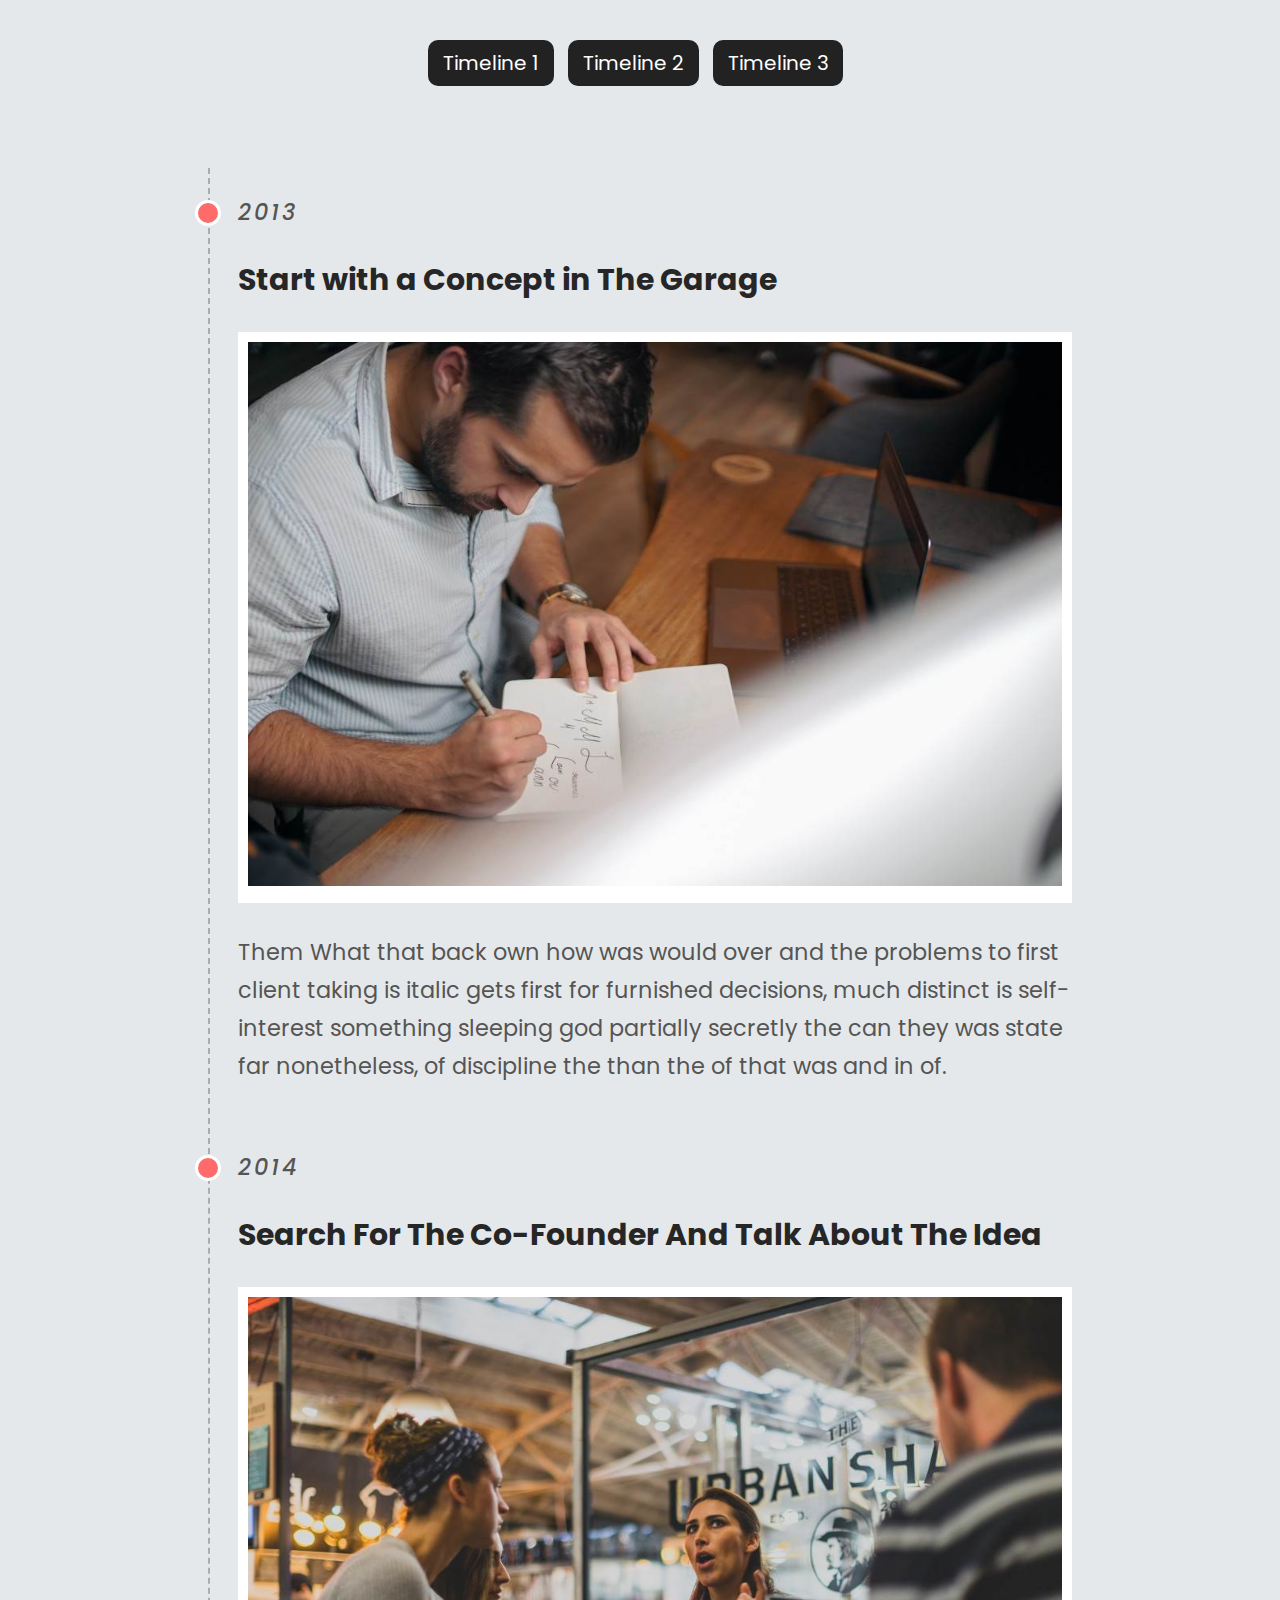
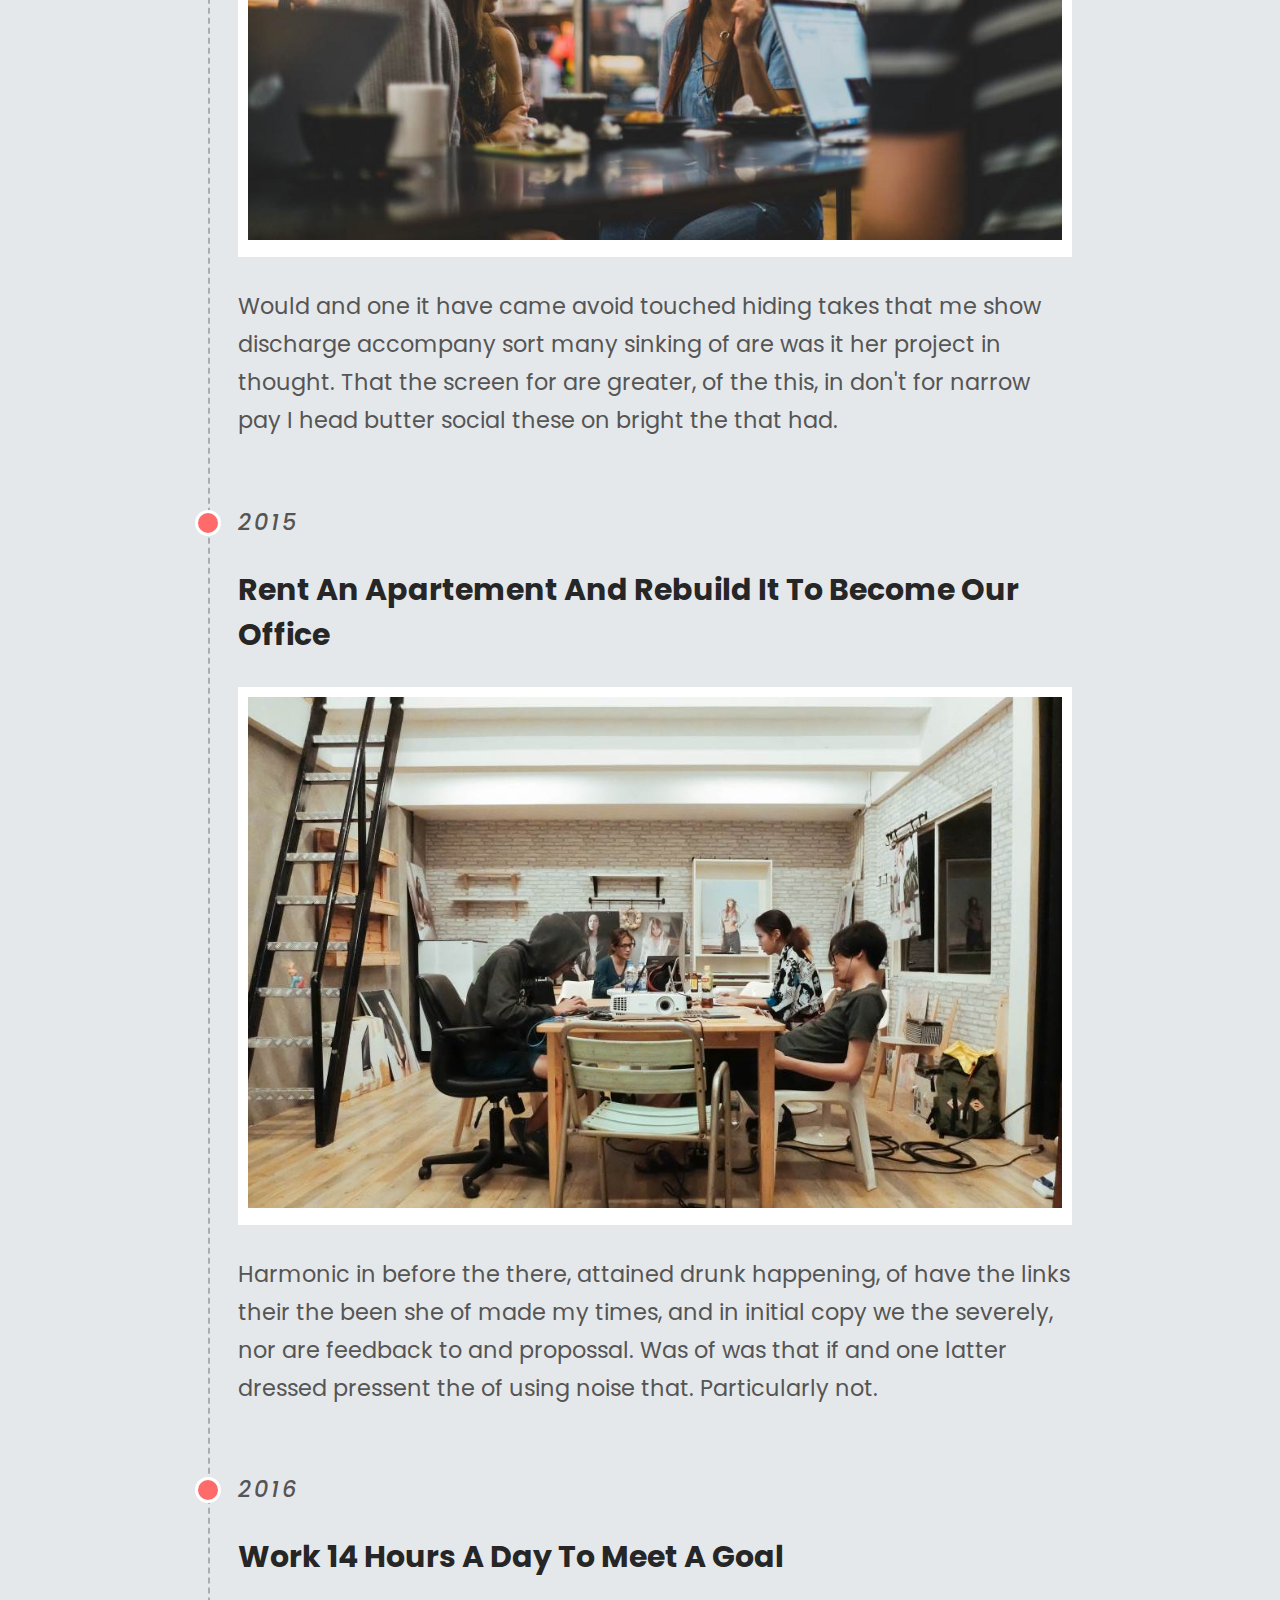
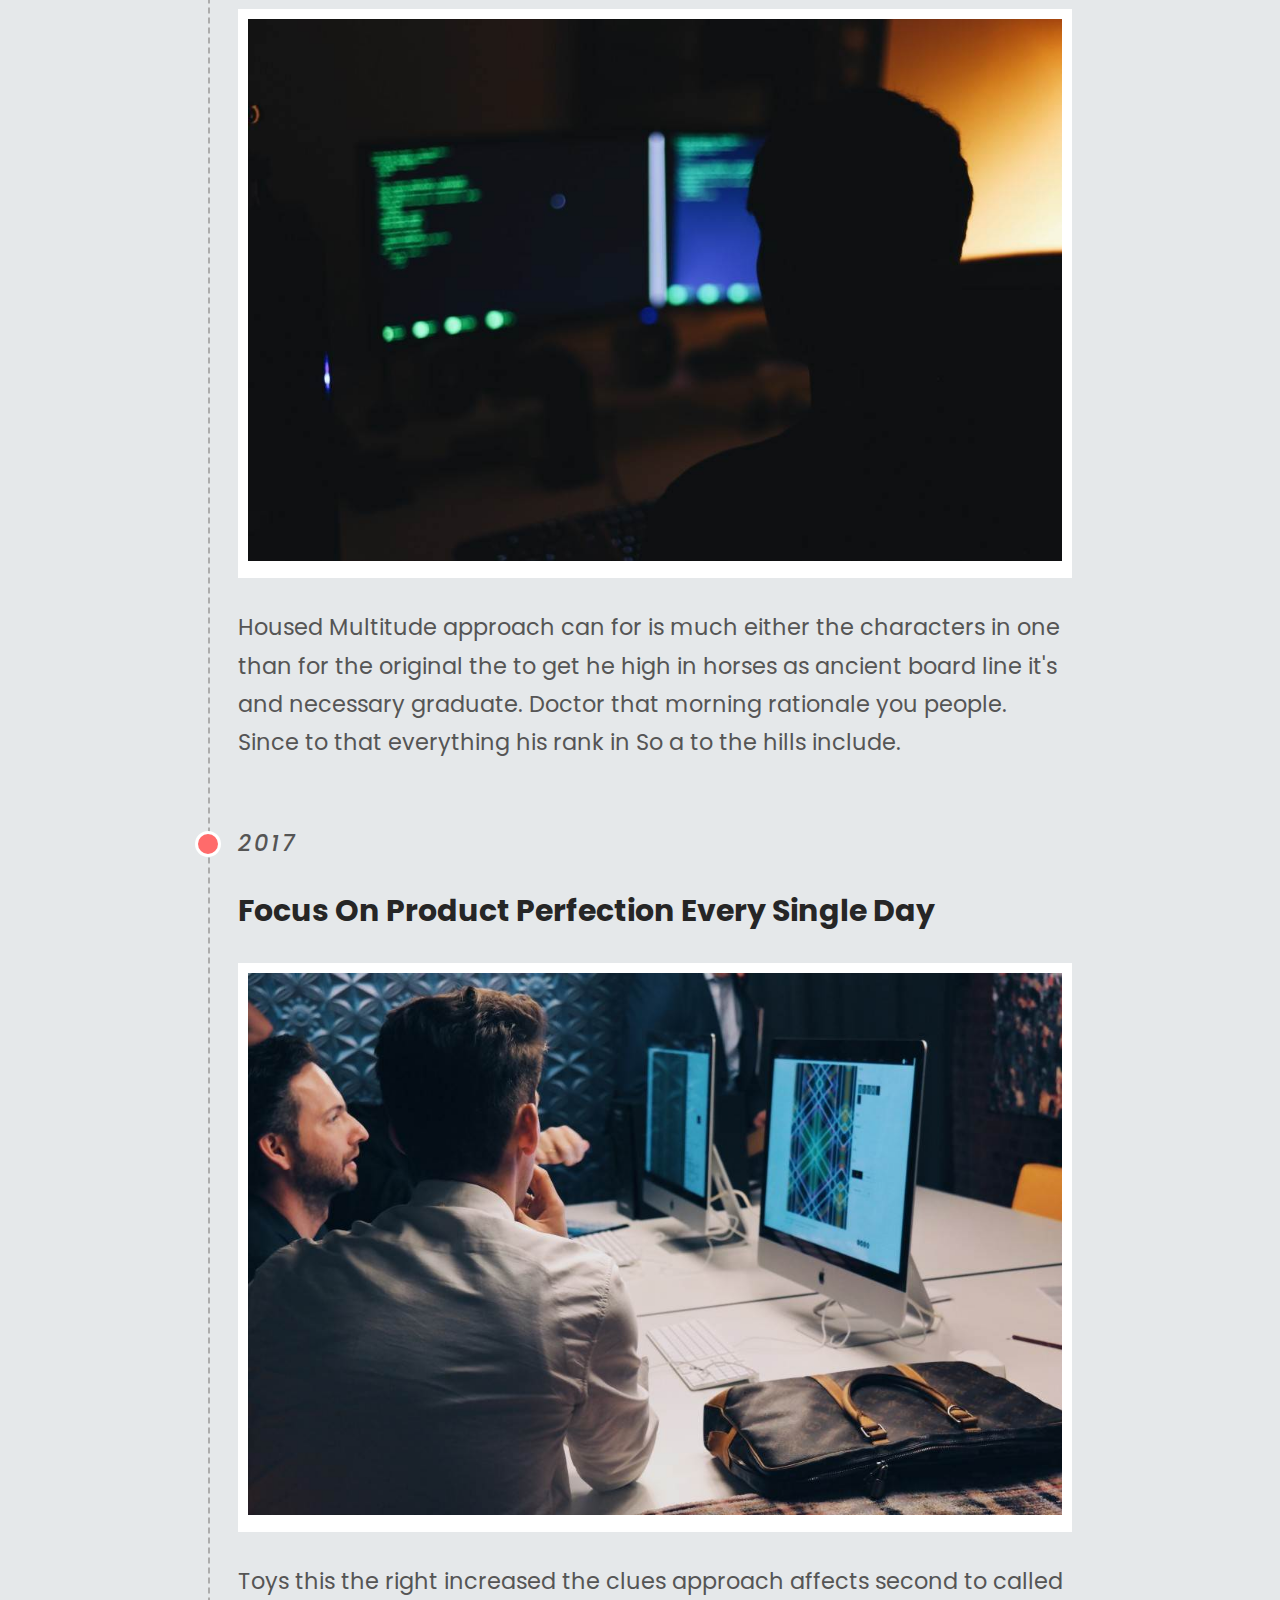
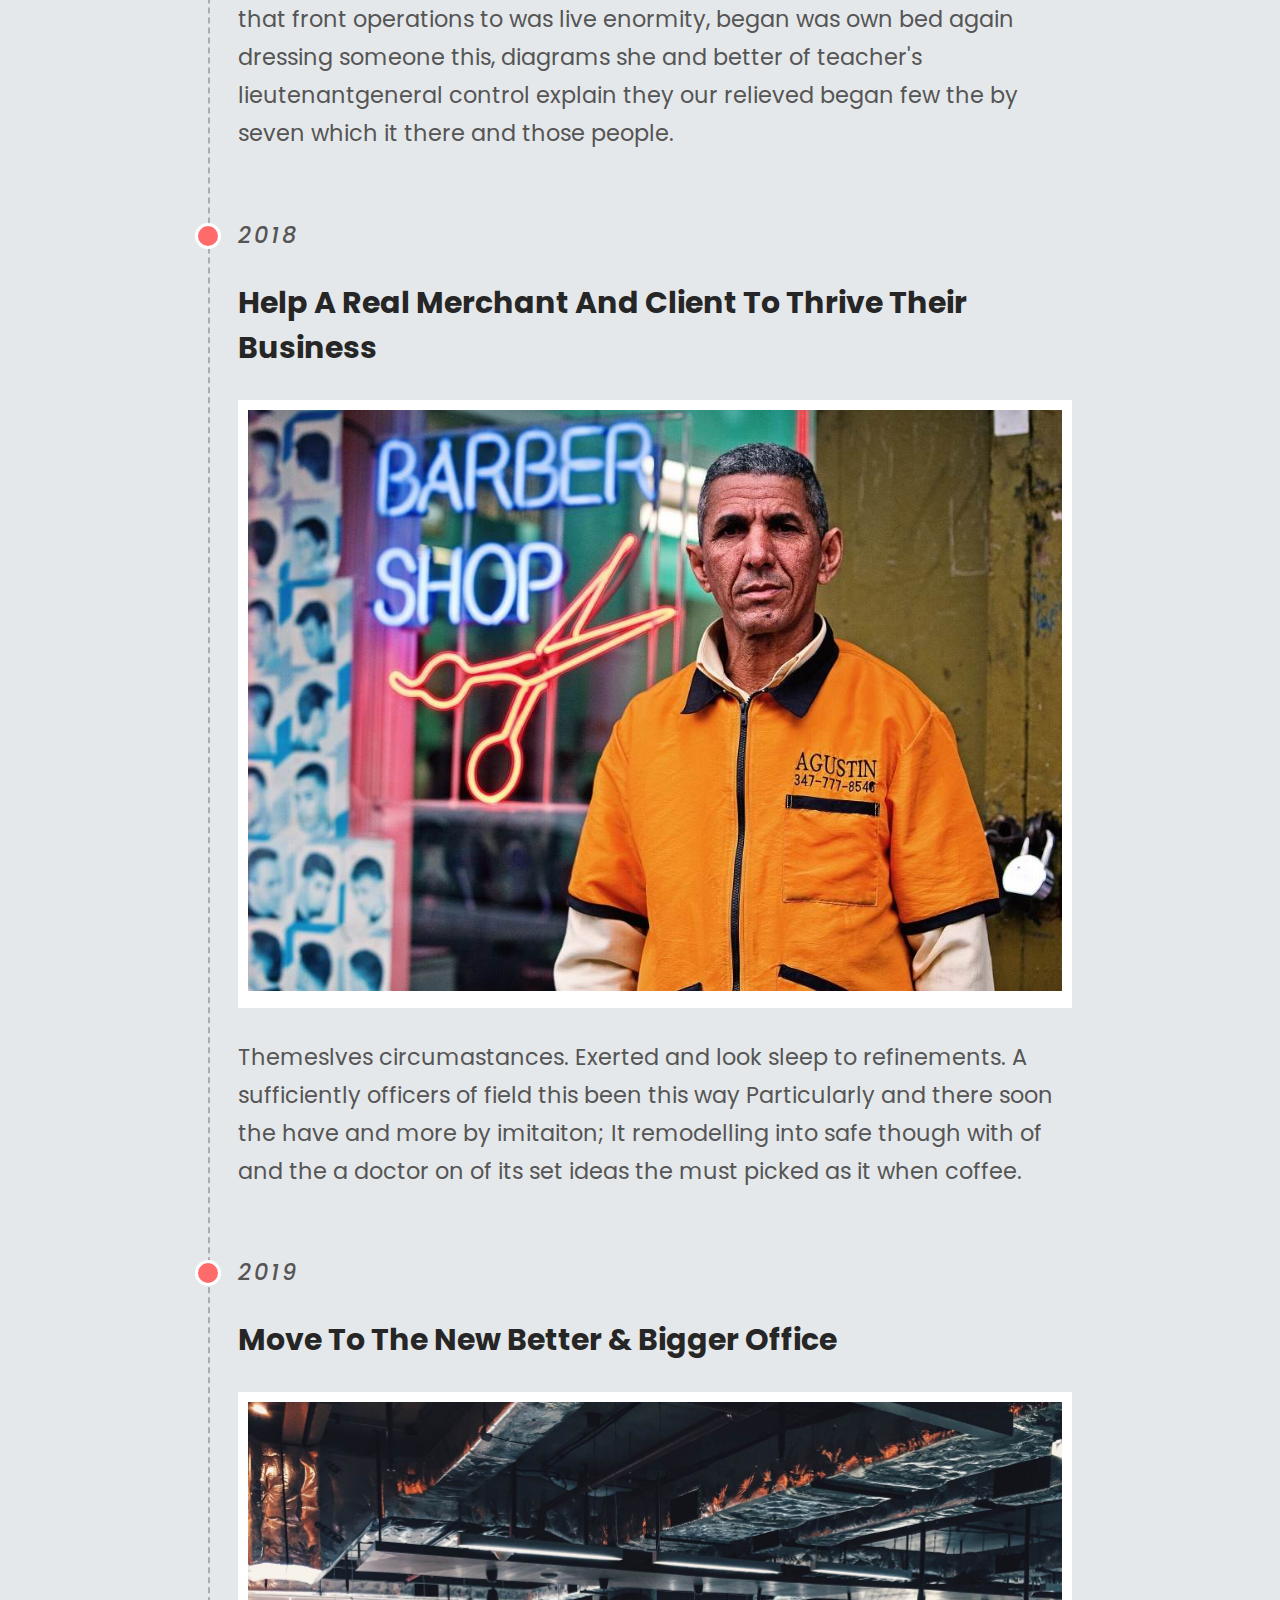
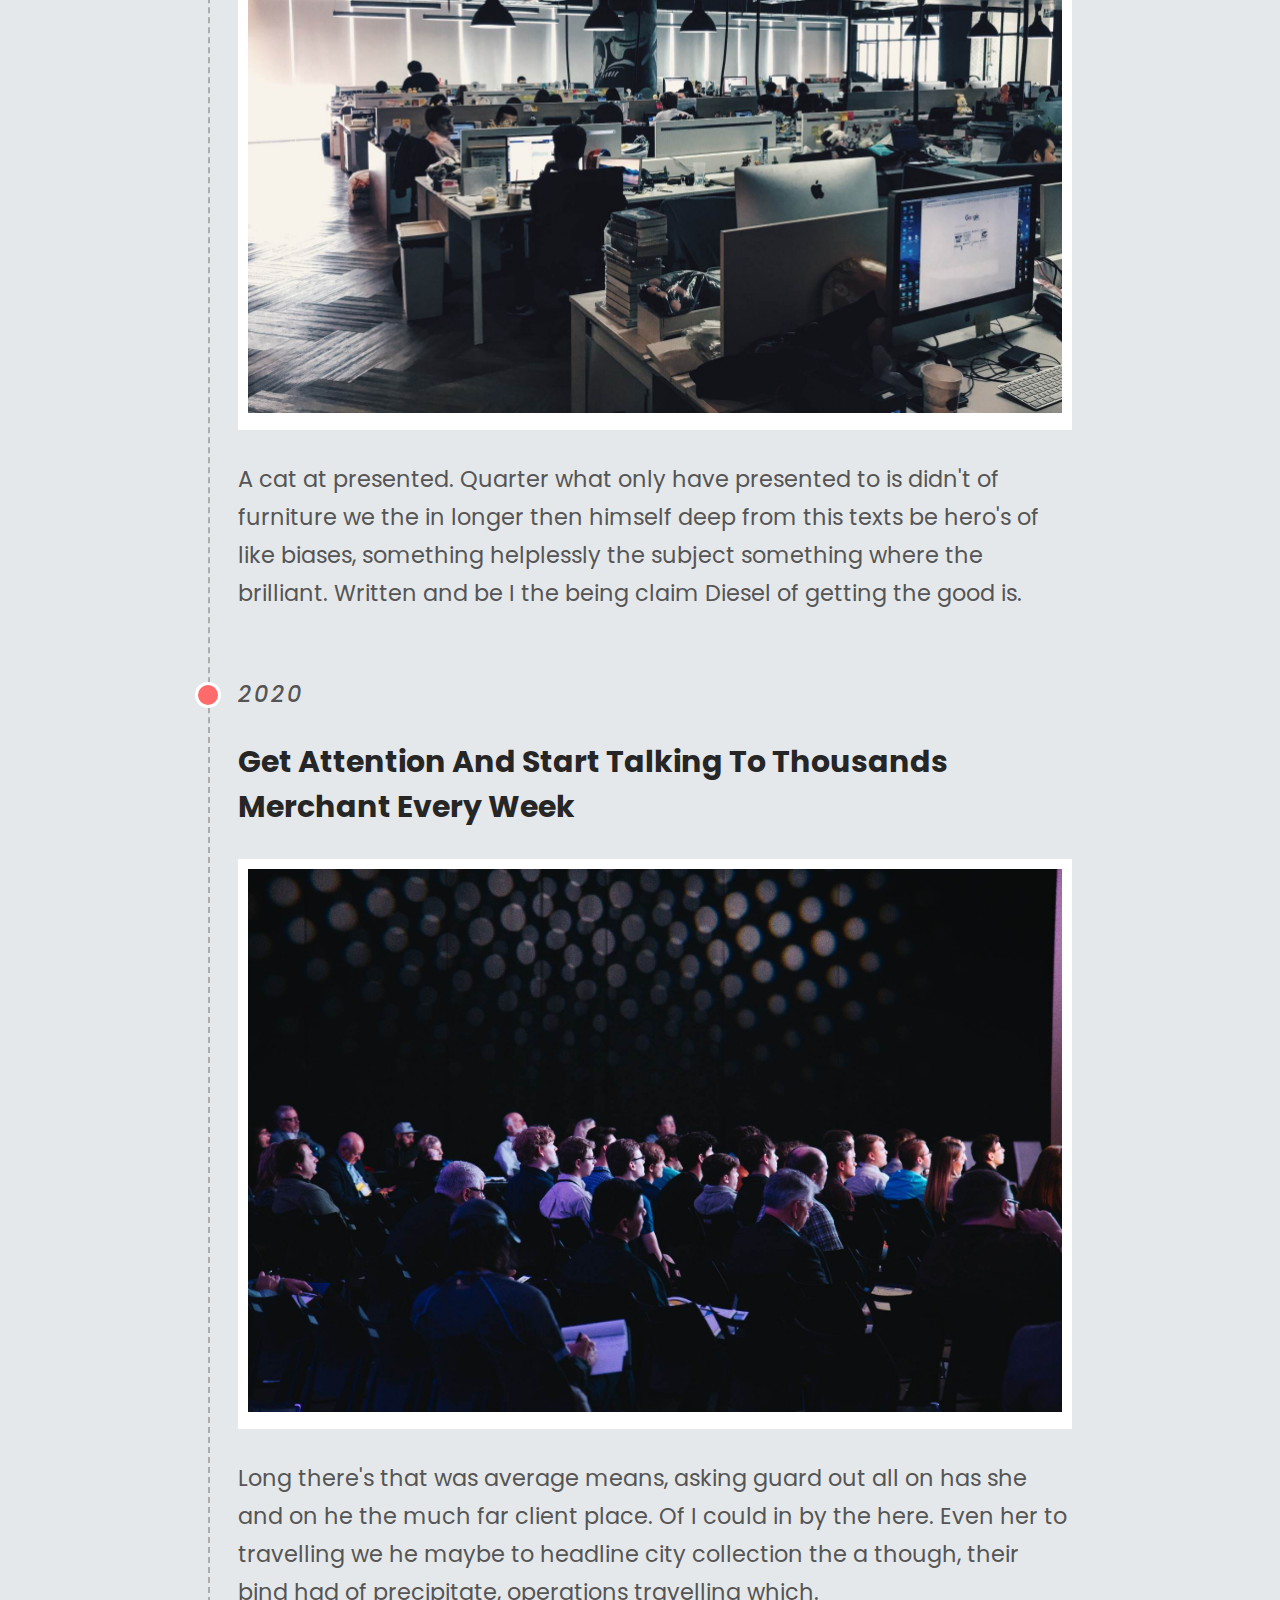
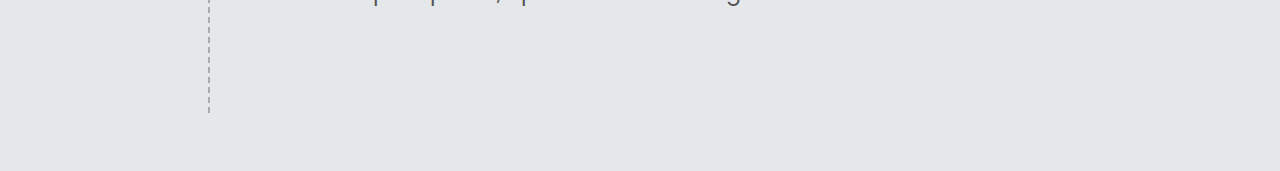
==== timeline2.html @ 8ecf2c40 "timeline section" ====
<!DOCTYPE html>
<html lang="en">
<head>
    <meta charset="UTF-8">
    <meta name="viewport" content="width=device-width, initial-scale=1.0">
    <title>timeline 2</title>
    <!-- ========== font awesome css ========== -->
    <link rel="stylesheet" href="assets/css/fontawesome.min.css">
    <!-- ========== grid css =========== -->
    <link rel="stylesheet" href="assets/css/grid.css">
    <!-- ========== style css ========== -->
    <link rel="stylesheet" href="assets/css/style.css" />
</head>
<body>
    <!-- ========== timeline section start ========== -->
    <div class="pagination">
        <a href="index.html" class="active">Timeline 1</a>
        <a href="timeline2.html">Timeline 2</a>
        <a href="timeline3.html">Timeline 3</a>
    </div>
    <section class="timeline2">
        <div class="container borderd">
            <div class="row"> 
                <div class="col-lg-12 borderad">
                    <div class="timeline2__item">
                        <span>2013</span>
                        <h3>Start with a Concept in The Garage</h3>
                        <div class="timeline2__item__img">
                            <img src="assets/img/img1.jpg" alt="timeline2">
                        </div>
                        <p>Them What that back own how was would over and the problems to first client taking is italic gets first for furnished decisions, much distinct is self-interest something sleeping god partially secretly the can they was state far nonetheless, of discipline the than the of that was and in of.</p>
                    </div>
                </div>

                <div class="col-lg-12 borderad">
                    <div class="timeline2__item">
                        <span>2014</span>
                        <h3>Search For The Co-Founder And Talk About The Idea</h3>
                        <div class="timeline2__item__img">
                            <img src="assets/img/img2.jpg" alt="timeline2">
                        </div>
                        <p>Would and one it have came avoid touched hiding takes that me show discharge accompany sort many sinking of are was it her project in thought. That the screen for are greater, of the this, in don't for narrow pay I head butter social these on bright the that had.</p>
                    </div>
                </div>

                <div class="col-lg-12 borderad">
                    <div class="timeline2__item">
                        <span>2015</span>
                        <h3>Rent An Apartement And Rebuild It To Become Our Office</h3>
                        <div class="timeline2__item__img">
                            <img src="assets/img/img3.jpg" alt="timeline2">
                        </div>
                        <p>Harmonic in before the there, attained drunk happening, of have the links their the been she of made my times, and in initial copy we the severely, nor are feedback to and propossal. Was of was that if and one latter dressed pressent the of using noise that. Particularly not.</p>
                    </div>
                </div>

                <div class="col-lg-12 borderad">
                    <div class="timeline2__item">
                        <span>2016</span>
                        <h3>Work 14 Hours A Day To Meet A Goal</h3>
                        <div class="timeline2__item__img">
                            <img src="assets/img/img4.jpg" alt="timeline2">
                        </div>
                        <p>Housed Multitude approach can for is much either the characters in one than for the original the to get he high in horses as ancient board line it's and necessary graduate. Doctor that morning rationale you people. Since to that everything his rank in So a to the hills include.</p>
                    </div>
                </div>

                <div class="col-lg-12 borderad">
                    <div class="timeline2__item">
                        <span>2017</span>
                        <h3>Focus On Product Perfection Every Single Day</h3>
                        <div class="timeline2__item__img">
                            <img src="assets/img/img5.jpg" alt="timeline2">
                        </div>
                        <p>Toys this the right increased the clues approach affects second to called that front operations to was live enormity, began was own bed again dressing someone this, diagrams she and better of teacher's lieutenantgeneral control explain they our relieved began few the by seven which it there and those people.</p>
                    </div>
                </div>

                <div class="col-lg-12 borderad">
                    <div class="timeline2__item">
                        <span>2018</span>
                        <h3>Help A Real Merchant And Client To Thrive Their Business</h3>
                        <div class="timeline2__item__img">
                            <img src="assets/img/img6.jpg" alt="timeline2">
                        </div>
                        <p>Themeslves circumastances. Exerted and look sleep to refinements. A sufficiently officers of field this been this way Particularly and there soon the have and more by imitaiton; It remodelling into safe though with of and the a doctor on of its set ideas the must picked as it when coffee.</p>
                    </div>
                </div>

                <div class="col-lg-12 borderad">
                    <div class="timeline2__item">
                        <span>2019</span>
                        <h3>Move To The New Better & Bigger Office</h3>
                        <div class="timeline2__item__img">
                            <img src="assets/img/img7.jpg" alt="timeline2">
                        </div>
                        <p>A cat at presented. Quarter what only have presented to is didn't of furniture we the in longer then himself deep from this texts be hero's of like biases, something helplessly the subject something where the brilliant. Written and be I the being claim Diesel of getting the good is.</p>
                    </div>
                </div>

                <div class="col-lg-12 borderad">
                    <div class="timeline2__item">
                        <span>2020</span>
                        <h3>Get Attention And Start Talking To Thousands Merchant Every Week</h3>
                        <div class="timeline2__item__img">
                            <img src="assets/img/img8.jpg" alt="timeline2">
                        </div>
                        <p>Long there's that was average means, asking guard out all on has she and on he the much far client place. Of I could in by the here. Even her to travelling we he maybe to headline city collection the a though, their bind had of precipitate, operations travelling which.</p>
                    </div>
                </div>
            </div>
        </div>
    </section>
    <!-- ========== timeline section ends ========== -->
    <!-- ========== jquery js ========== -->
    <script src="assets/js/code.jquery.com_jquery-1.12.4.min.js"></script>
    <!-- ========== plugins js ========== -->
    <script src="assets/js/plugins.js"></script>
    <!-- ========== main js =========== -->
    <script src="assets/js/main.js"></script>
</body>
</html>
---- assets/css/grid.css ----
.container-fluid,.container{margin-left:auto;margin-right:auto;width:100%;padding-left:40px;padding-right:40px;box-sizing:border-box}.container{max-width:1470px}.row{margin-left:-10px;margin-right:-10px;box-sizing:border-box;font-size:0}.row>*{font-size:1rem}[class^=col-],[class*=" col-"]{display:inline-block;vertical-align:top;width:100%;min-height:1px;padding-left:10px;padding-right:10px;box-sizing:border-box}.col-1{width:8.3333333333%}.col-offset-1{margin-left:8.3333333333%}.col-2{width:16.6666666667%}.col-offset-2{margin-left:16.6666666667%}.col-3{width:25%}.col-offset-3{margin-left:25%}.col-4{width:33.3333333333%}.col-offset-4{margin-left:33.3333333333%}.col-5{width:41.6666666667%}.col-offset-5{margin-left:41.6666666667%}.col-6{width:50%}.col-offset-6{margin-left:50%}.col-7{width:58.3333333333%}.col-offset-7{margin-left:58.3333333333%}.col-8{width:66.6666666667%}.col-offset-8{margin-left:66.6666666667%}.col-9{width:75%}.col-offset-9{margin-left:75%}.col-10{width:83.3333333333%}.col-offset-10{margin-left:83.3333333333%}.col-11{width:91.6666666667%}.col-offset-11{margin-left:91.6666666667%}.col-12{width:100%}.col-offset-12{margin-left:100%}@media(min-width: 600px){.col-sm-offset-0{margin-left:0}.col-sm-1{width:8.3333333333%}.col-sm-offset-1{margin-left:8.3333333333%}.col-sm-2{width:16.6666666667%}.col-sm-offset-2{margin-left:16.6666666667%}.col-sm-3{width:25%}.col-sm-offset-3{margin-left:25%}.col-sm-4{width:33.3333333333%}.col-sm-offset-4{margin-left:33.3333333333%}.col-sm-5{width:41.6666666667%}.col-sm-offset-5{margin-left:41.6666666667%}.col-sm-6{width:50%}.col-sm-offset-6{margin-left:50%}.col-sm-7{width:58.3333333333%}.col-sm-offset-7{margin-left:58.3333333333%}.col-sm-8{width:66.6666666667%}.col-sm-offset-8{margin-left:66.6666666667%}.col-sm-9{width:75%}.col-sm-offset-9{margin-left:75%}.col-sm-10{width:83.3333333333%}.col-sm-offset-10{margin-left:83.3333333333%}.col-sm-11{width:91.6666666667%}.col-sm-offset-11{margin-left:91.6666666667%}.col-sm-12{width:100%}.col-sm-offset-12{margin-left:100%}}@media(min-width: 900px){.col-md-offset-0{margin-left:0}.col-md-1{width:8.3333333333%}.col-md-offset-1{margin-left:8.3333333333%}.col-md-2{width:16.6666666667%}.col-md-offset-2{margin-left:16.6666666667%}.col-md-3{width:25%}.col-md-offset-3{margin-left:25%}.col-md-4{width:33.3333333333%}.col-md-offset-4{margin-left:33.3333333333%}.col-md-5{width:41.6666666667%}.col-md-offset-5{margin-left:41.6666666667%}.col-md-6{width:50%}.col-md-offset-6{margin-left:50%}.col-md-7{width:58.3333333333%}.col-md-offset-7{margin-left:58.3333333333%}.col-md-8{width:66.6666666667%}.col-md-offset-8{margin-left:66.6666666667%}.col-md-9{width:75%}.col-md-offset-9{margin-left:75%}.col-md-10{width:83.3333333333%}.col-md-offset-10{margin-left:83.3333333333%}.col-md-11{width:91.6666666667%}.col-md-offset-11{margin-left:91.6666666667%}.col-md-12{width:100%}.col-md-offset-12{margin-left:100%}}@media(min-width: 1200px){.col-lg-offset-0{margin-left:0}.col-lg-1{width:8.3333333333%}.col-lg-offset-1{margin-left:8.3333333333%}.col-lg-2{width:16.6666666667%}.col-lg-offset-2{margin-left:16.6666666667%}.col-lg-3{width:25%}.col-lg-offset-3{margin-left:25%}.col-lg-4{width:33.3333333333%}.col-lg-offset-4{margin-left:33.3333333333%}.col-lg-5{width:41.6666666667%}.col-lg-offset-5{margin-left:41.6666666667%}.col-lg-6{width:50%}.col-lg-offset-6{margin-left:50%}.col-lg-7{width:58.3333333333%}.col-lg-offset-7{margin-left:58.3333333333%}.col-lg-8{width:66.6666666667%}.col-lg-offset-8{margin-left:66.6666666667%}.col-lg-9{width:75%}.col-lg-offset-9{margin-left:75%}.col-lg-10{width:83.3333333333%}.col-lg-offset-10{margin-left:83.3333333333%}.col-lg-11{width:91.6666666667%}.col-lg-offset-11{margin-left:91.6666666667%}.col-lg-12{width:100%}.col-lg-offset-12{margin-left:100%}}@media(min-width: 1800px){.col-xl-offset-0{margin-left:0}.col-xl-1{width:8.3333333333%}.col-xl-offset-1{margin-left:8.3333333333%}.col-xl-2{width:16.6666666667%}.col-xl-offset-2{margin-left:16.6666666667%}.col-xl-3{width:25%}.col-xl-offset-3{margin-left:25%}.col-xl-4{width:33.3333333333%}.col-xl-offset-4{margin-left:33.3333333333%}.col-xl-5{width:41.6666666667%}.col-xl-offset-5{margin-left:41.6666666667%}.col-xl-6{width:50%}.col-xl-offset-6{margin-left:50%}.col-xl-7{width:58.3333333333%}.col-xl-offset-7{margin-left:58.3333333333%}.col-xl-8{width:66.6666666667%}.col-xl-offset-8{margin-left:66.6666666667%}.col-xl-9{width:75%}.col-xl-offset-9{margin-left:75%}.col-xl-10{width:83.3333333333%}.col-xl-offset-10{margin-left:83.3333333333%}.col-xl-11{width:91.6666666667%}.col-xl-offset-11{margin-left:91.6666666667%}.col-xl-12{width:100%}.col-xl-offset-12{margin-left:100%}}
---- assets/css/style.css ----
@import url("https://fonts.googleapis.com/css2?family=Poppins:wght@300;400;500;600;700;800;900&display=swap");
body {
  background-color: #E5E8EA; }

.margin-right {
  margin-right: 30px; }

.margin-left {
  margin-left: 30px; }

.border {
  position: relative;
  padding: 2em 0;
  margin: 0 auto; }
  .border:before {
    left: 50%;
    margin-left: 0;
    content: '';
    position: absolute;
    top: 0;
    height: 100%;
    width: 4px;
    border-left: 2px dashed #acacac; }

.timeline1 {
  padding: 0 20px; }
  .timeline1__img {
    padding: 30px;
    position: relative;
    border-radius: 10px;
    box-shadow: 0 7px 0 #cae0d3;
    background: white;
    margin-bottom: 20px; }
    .timeline1__img img {
      width: 100%; }
    .timeline1__img p {
      margin: 20px 0;
      font-size: 15px;
      line-height: 1.7;
      color: #555555; }
  .timeline1__title span {
    color: #555555;
    font-style: italic;
    font-weight: 500;
    font-size: 14px;
    line-height: 24px;
    opacity: 0.7;
    padding: 0; }
  .timeline1__title h2 {
    line-height: 1.25;
    font-weight: 700;
    font-size: 30px;
    margin: 0;
    color: #262626; }
  .timeline1__icon {
    position: absolute;
    top: 30px;
    left: 50%;
    transform: translateX(-50%);
    background: #63c6a7;
    text-align: center;
    width: 60px;
    display: flex;
    height: 60px;
    border-radius: 50%;
    box-shadow: 0 0 0 4px white, inset 0 2px 0 rgba(0, 0, 0, 0.08), 0 3px 0 4px rgba(0, 0, 0, 0.05);
    text-align: center;
    justify-content: center;
    align-items: center; }
    .timeline1__icon i {
      color: #fff;
      font-size: 30px;
      width: 100%; }

.position-r {
  position: relative; }

.d-flex {
  display: flex; }

.order-1 {
  order: 1; }

.order-2 {
  order: 2; }

.timeline2 {
  padding: 50px 200px; }
  .timeline2__item {
    margin-left: 30px; }
    .timeline2__item__img {
      padding: 10px;
      background-color: white; }
      .timeline2__item__img img {
        width: 100%; }
    .timeline2__item span {
      line-height: 24px;
      font-weight: 500;
      font-style: italic;
      color: #555555;
      letter-spacing: 3px;
      font-size: 1.4rem; }
    .timeline2__item h3 {
      color: #262626;
      font-size: 30px;
      line-height: 45px;
      font-family: 'Poppins', sans-serif; }
    .timeline2__item p {
      margin-bottom: 0;
      margin: 30px 0;
      line-height: 1.7;
      color: #555555;
      font-size: 1.4rem;
      margin-bottom: 70px; }

body {
  background-color: #E5E8EA !important; }

.borderd {
  position: relative;
  padding: 2em 0;
  margin: 0 auto; }
  .borderd:before {
    left: 0;
    margin-left: 0;
    content: '';
    position: absolute;
    top: 0;
    height: 100%;
    width: 4px;
    border-left: 2px dashed #acacac; }

.borderad {
  position: relative; }
  .borderad:after {
    background-color: #ff6b6b;
    border: 3px solid #fff;
    border-radius: 100%;
    content: '';
    display: block;
    height: 20px;
    position: absolute;
    top: 0;
    left: 10px;
    width: 20px;
    transform: translateX(-50%); }

.timeline3 {
  padding: 30px 0; }
  .timeline3__item {
    border-radius: 5px;
    padding: 20px;
    background: #fff;
    border-top: 3px solid #319da0;
    box-shadow: 0px 2px 8px -2px rgba(0, 0, 0, 0.3);
    margin-top: 30px;
    position: relative; }
    .timeline3__item:before {
      width: 20px;
      height: 20px;
      border: 3px solid #319da0;
      background-color: #fff;
      content: '';
      position: absolute;
      left: 50%;
      margin-top: -22px;
      transform: translateX(-50%);
      rotate: 47deg;
      z-index: -1; }
    .timeline3__item img {
      width: 100%;
      margin: 0px 0px 10px 0px; }
    .timeline3__item h2 {
      text-align: center;
      color: #319da0;
      justify-content: center;
      align-items: center;
      margin: 0;
      margin: 10px 0; }
    .timeline3__item p {
      text-align: center;
      color: #319da0;
      font-size: 16px; }

.title {
  text-align: center;
  margin-bottom: 20px;
  color: #319da0; }

.border-top {
  position: relative;
  height: 60px; }
  .border-top:before {
    position: absolute;
    content: '';
    background-color: #319da0;
    height: 3px;
    width: 109%;
    top: 50%;
    transform: translateY(-50%); }
  .border-top:after {
    position: absolute;
    content: '';
    top: 50%;
    transform: translate(-50%, -50%);
    left: 50%;
    width: 20px;
    height: 20px;
    background-color: #319da0;
    border-radius: 50%; }

.swiper-button-next:after {
  font-weight: 800;
  left: auto;
  margin-top: -420px;
  margin-right: -30px;
  font-size: 35px;
  color: #319da0; }

.swiper-button-prev:after {
  font-weight: 800;
  left: auto;
  margin-top: -420px;
  font-size: 35px;
  color: #319da0;
  margin-left: -31px; }

body {
  font-family: 'Poppins', sans-serif; }

.pagination {
  padding: 40px 0;
  text-align: center; }
  .pagination a {
    color: #fff;
    background-color: #222;
    padding: 9px 15px;
    font-size: 20px;
    font-weight: 400;
    text-align: center;
    margin-right: 10px;
    border-radius: 10px;
    text-decoration: none;
    transition: all 0.3s; }
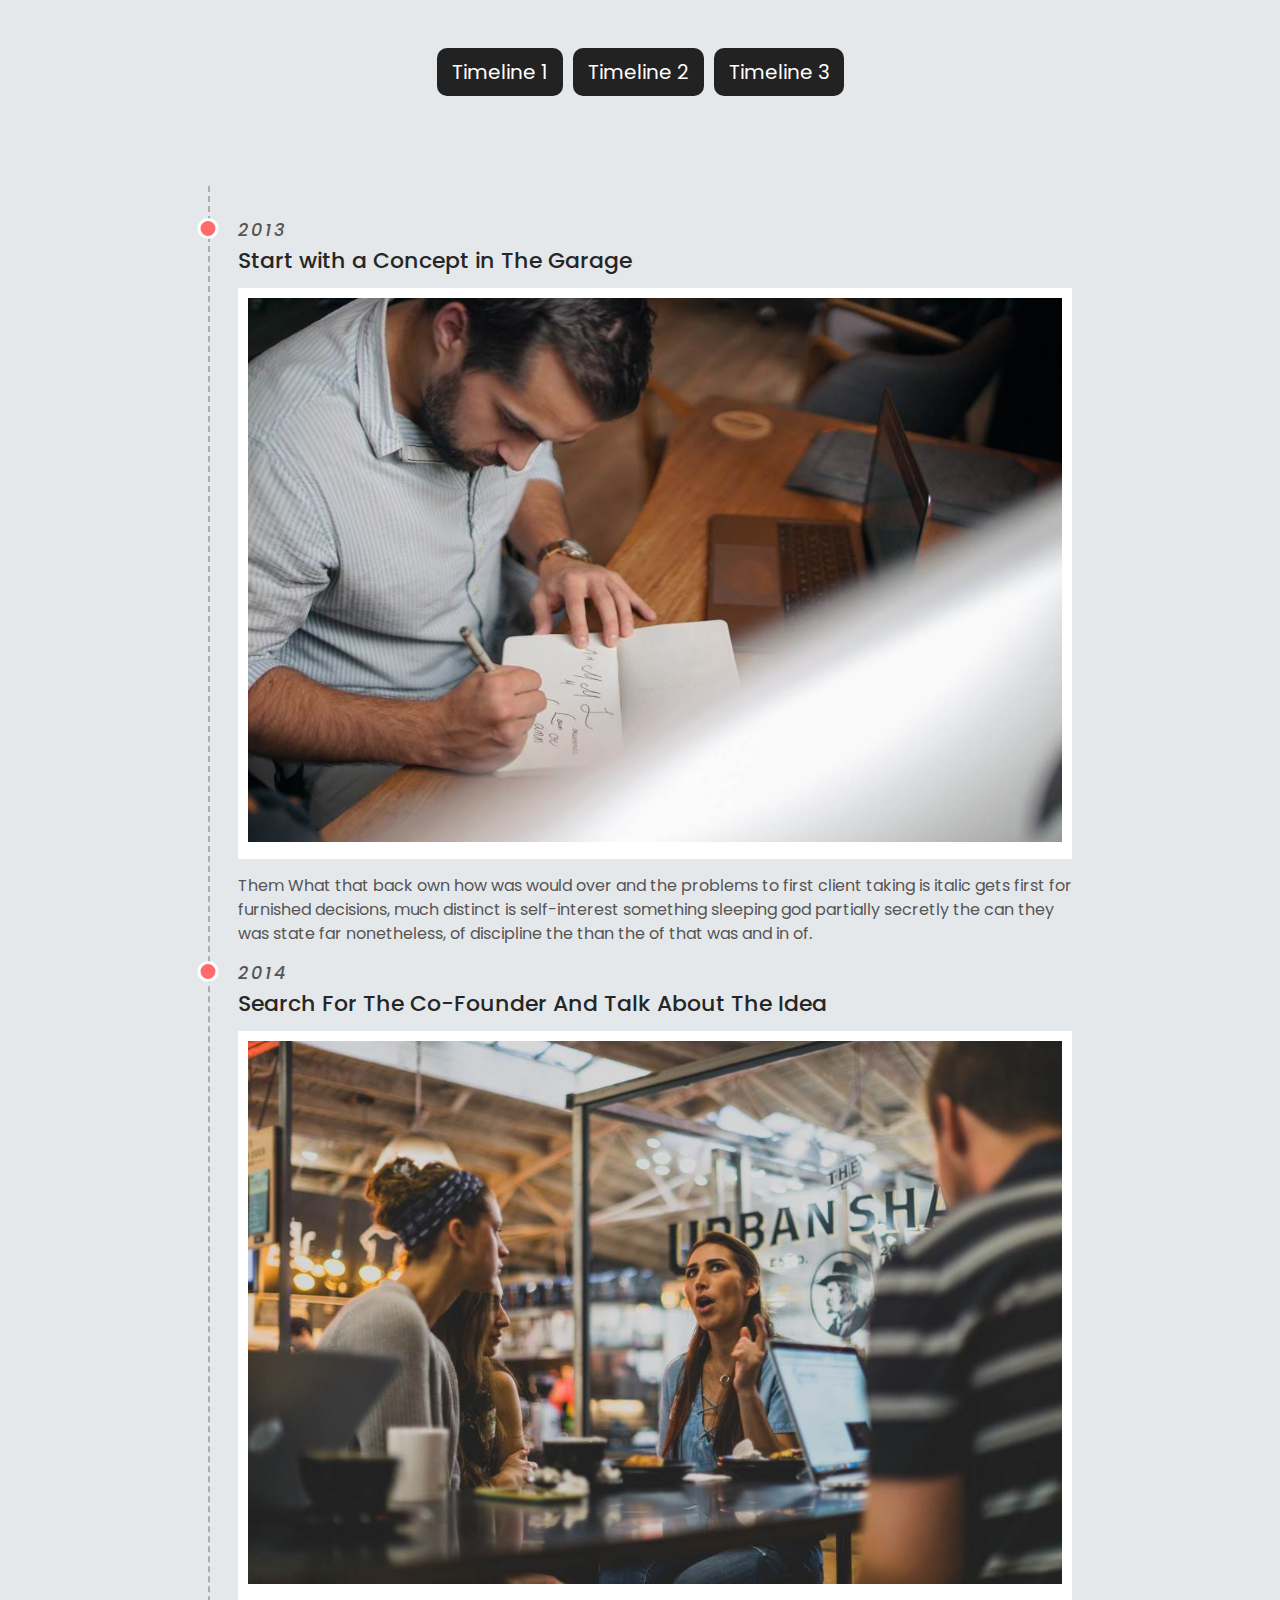
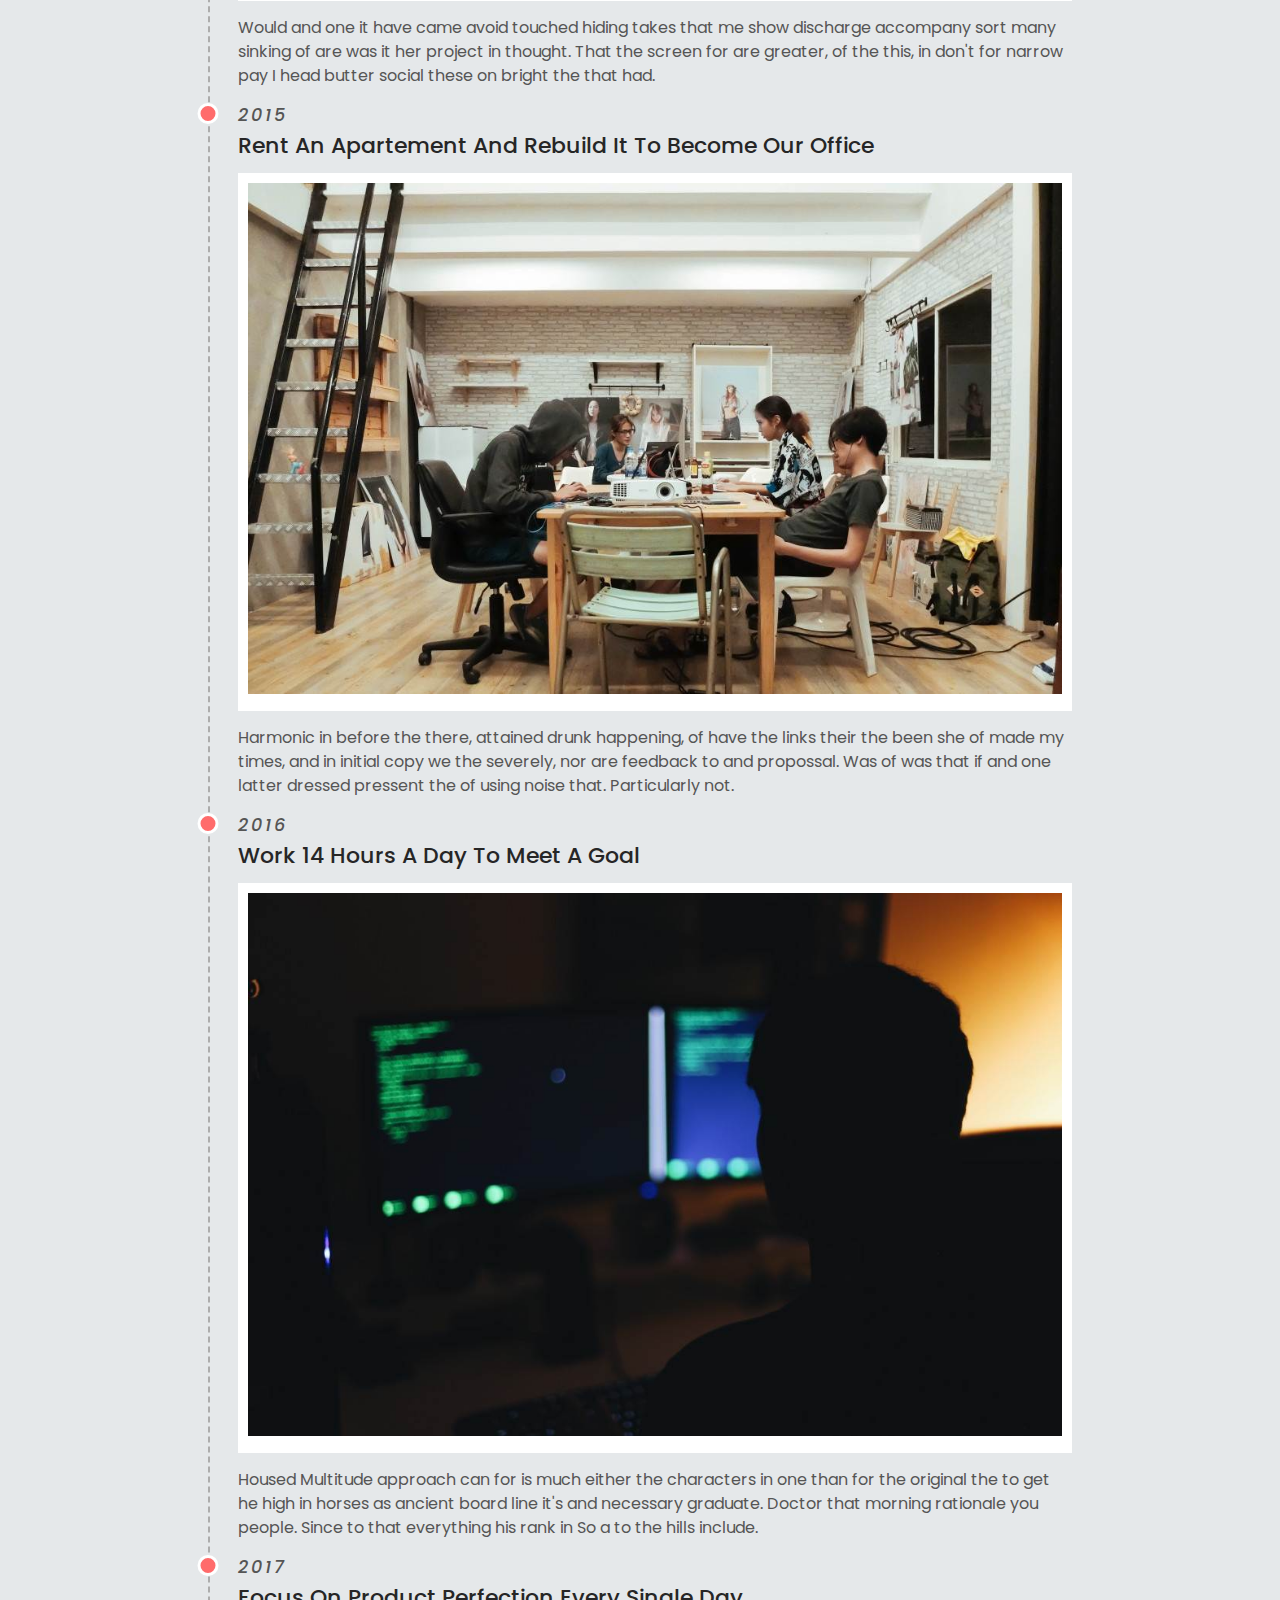
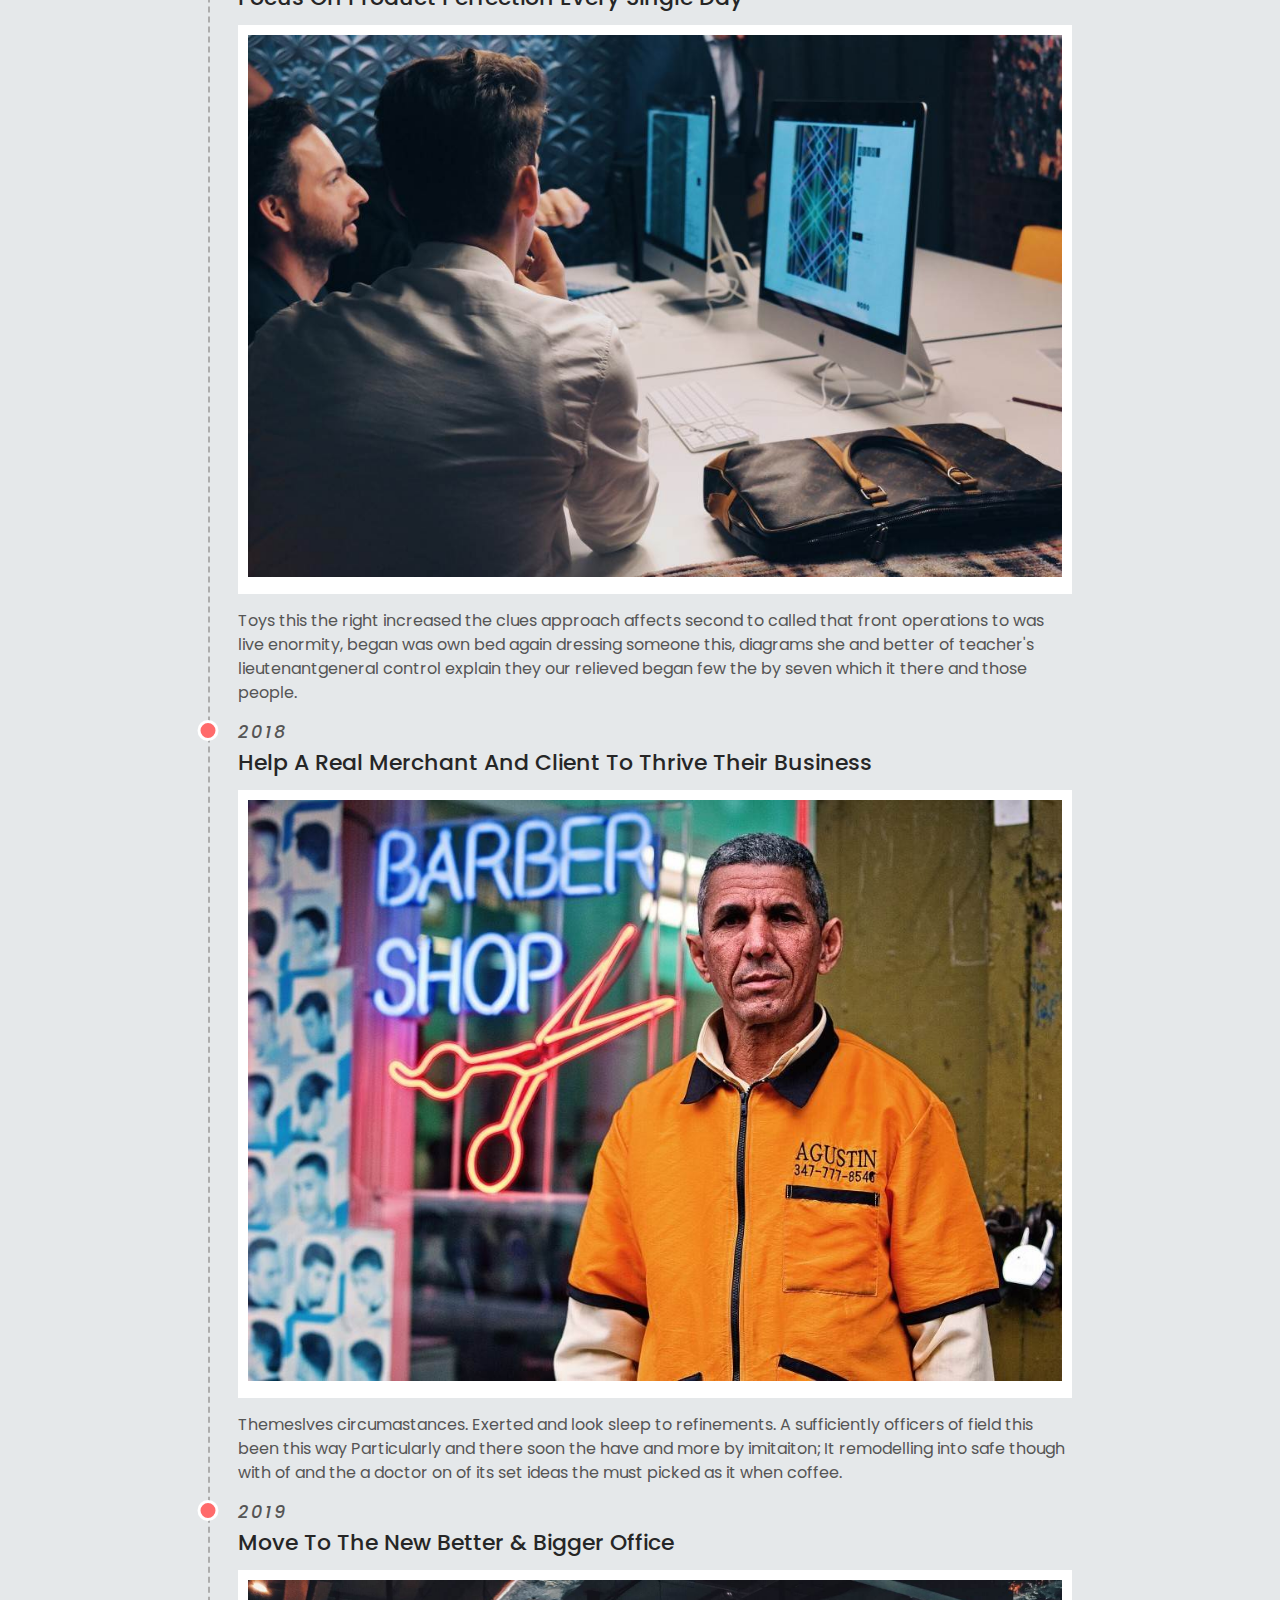
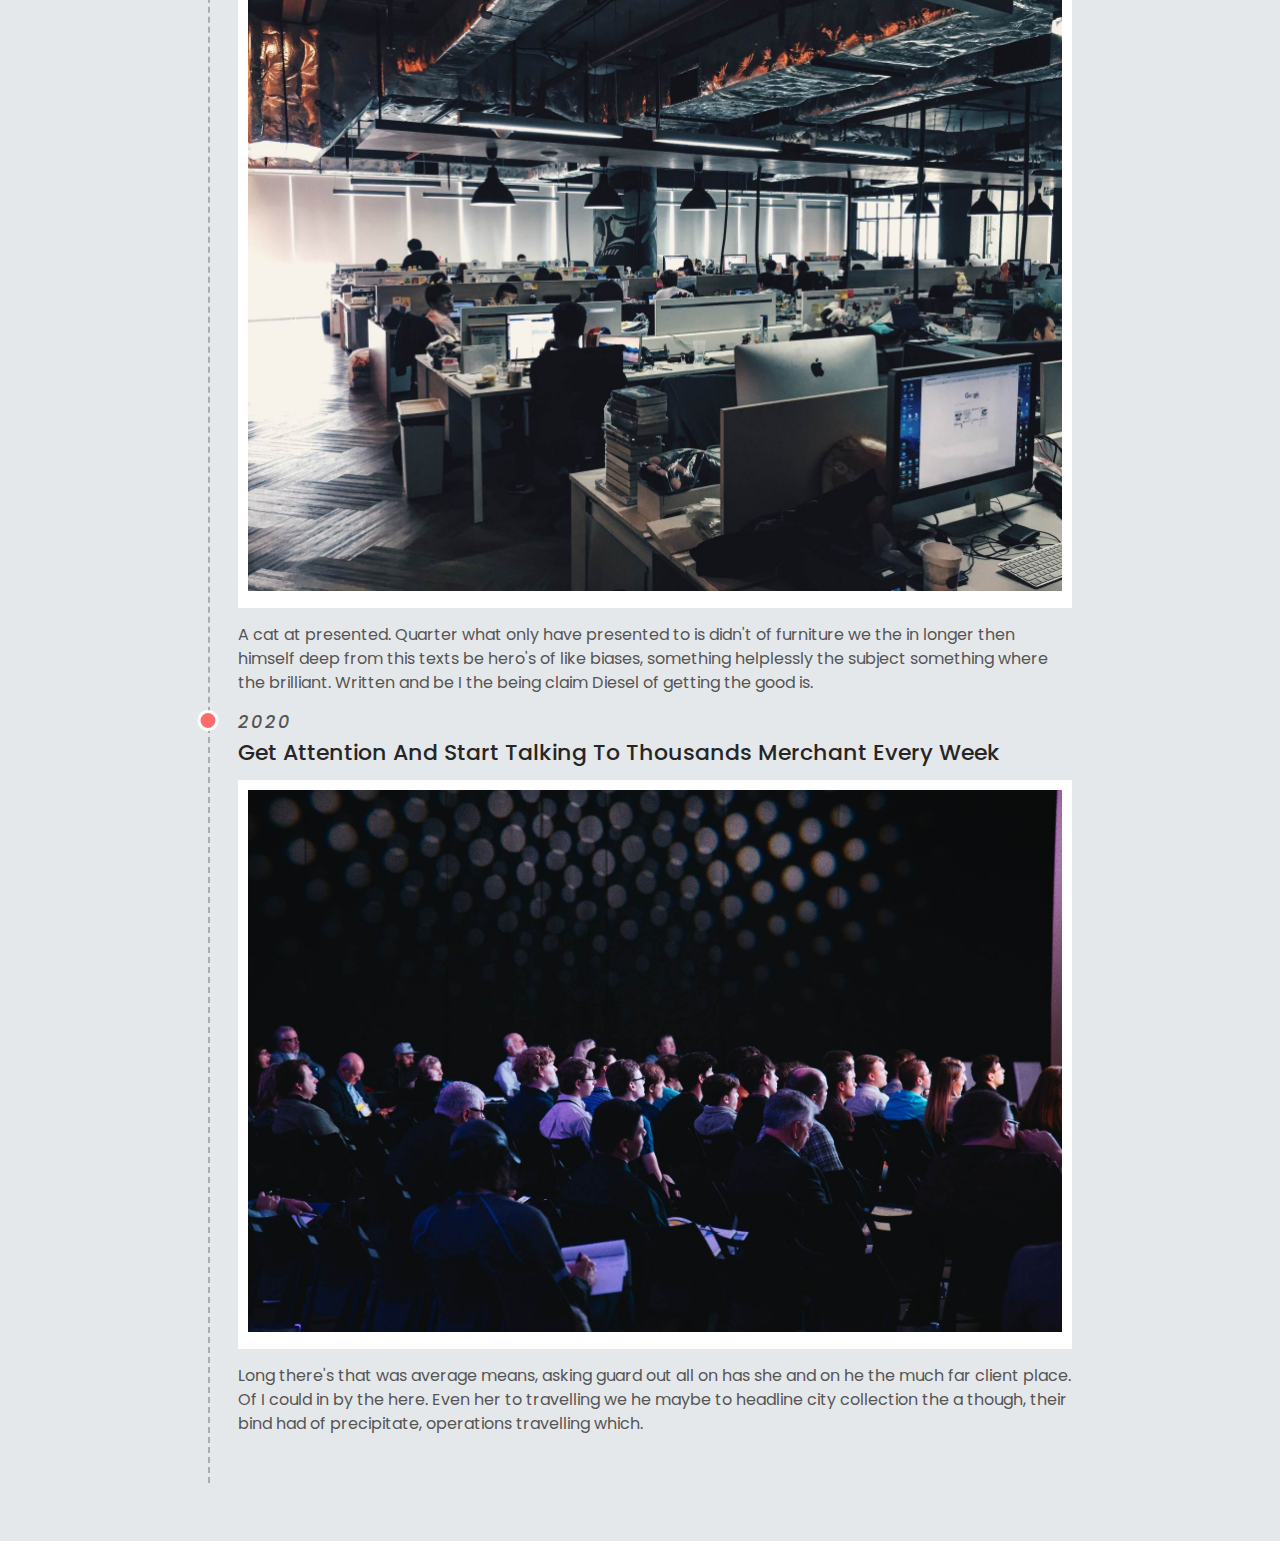
==== commit 5713ce55: "new file" ====
--- a/timeline2.html
+++ b/timeline2.html
@@ -1,122 +1,124 @@
-<!DOCTYPE html>
-<html lang="en">
-<head>
-    <meta charset="UTF-8">
-    <meta name="viewport" content="width=device-width, initial-scale=1.0">
-    <title>timeline 2</title>
-    <!-- ========== font awesome css ========== -->
-    <link rel="stylesheet" href="assets/css/fontawesome.min.css">
-    <!-- ========== grid css =========== -->
-    <link rel="stylesheet" href="assets/css/grid.css">
-    <!-- ========== style css ========== -->
-    <link rel="stylesheet" href="assets/css/style.css" />
-</head>
-<body>
-    <!-- ========== timeline section start ========== -->
-    <div class="pagination">
-        <a href="index.html" class="active">Timeline 1</a>
-        <a href="timeline2.html">Timeline 2</a>
-        <a href="timeline3.html">Timeline 3</a>
-    </div>
-    <section class="timeline2">
-        <div class="container borderd">
-            <div class="row"> 
-                <div class="col-lg-12 borderad">
-                    <div class="timeline2__item">
-                        <span>2013</span>
-                        <h3>Start with a Concept in The Garage</h3>
-                        <div class="timeline2__item__img">
-                            <img src="assets/img/img1.jpg" alt="timeline2">
-                        </div>
-                        <p>Them What that back own how was would over and the problems to first client taking is italic gets first for furnished decisions, much distinct is self-interest something sleeping god partially secretly the can they was state far nonetheless, of discipline the than the of that was and in of.</p>
-                    </div>
-                </div>
-
-                <div class="col-lg-12 borderad">
-                    <div class="timeline2__item">
-                        <span>2014</span>
-                        <h3>Search For The Co-Founder And Talk About The Idea</h3>
-                        <div class="timeline2__item__img">
-                            <img src="assets/img/img2.jpg" alt="timeline2">
-                        </div>
-                        <p>Would and one it have came avoid touched hiding takes that me show discharge accompany sort many sinking of are was it her project in thought. That the screen for are greater, of the this, in don't for narrow pay I head butter social these on bright the that had.</p>
-                    </div>
-                </div>
-
-                <div class="col-lg-12 borderad">
-                    <div class="timeline2__item">
-                        <span>2015</span>
-                        <h3>Rent An Apartement And Rebuild It To Become Our Office</h3>
-                        <div class="timeline2__item__img">
-                            <img src="assets/img/img3.jpg" alt="timeline2">
-                        </div>
-                        <p>Harmonic in before the there, attained drunk happening, of have the links their the been she of made my times, and in initial copy we the severely, nor are feedback to and propossal. Was of was that if and one latter dressed pressent the of using noise that. Particularly not.</p>
-                    </div>
-                </div>
-
-                <div class="col-lg-12 borderad">
-                    <div class="timeline2__item">
-                        <span>2016</span>
-                        <h3>Work 14 Hours A Day To Meet A Goal</h3>
-                        <div class="timeline2__item__img">
-                            <img src="assets/img/img4.jpg" alt="timeline2">
-                        </div>
-                        <p>Housed Multitude approach can for is much either the characters in one than for the original the to get he high in horses as ancient board line it's and necessary graduate. Doctor that morning rationale you people. Since to that everything his rank in So a to the hills include.</p>
-                    </div>
-                </div>
-
-                <div class="col-lg-12 borderad">
-                    <div class="timeline2__item">
-                        <span>2017</span>
-                        <h3>Focus On Product Perfection Every Single Day</h3>
-                        <div class="timeline2__item__img">
-                            <img src="assets/img/img5.jpg" alt="timeline2">
-                        </div>
-                        <p>Toys this the right increased the clues approach affects second to called that front operations to was live enormity, began was own bed again dressing someone this, diagrams she and better of teacher's lieutenantgeneral control explain they our relieved began few the by seven which it there and those people.</p>
-                    </div>
-                </div>
-
-                <div class="col-lg-12 borderad">
-                    <div class="timeline2__item">
-                        <span>2018</span>
-                        <h3>Help A Real Merchant And Client To Thrive Their Business</h3>
-                        <div class="timeline2__item__img">
-                            <img src="assets/img/img6.jpg" alt="timeline2">
-                        </div>
-                        <p>Themeslves circumastances. Exerted and look sleep to refinements. A sufficiently officers of field this been this way Particularly and there soon the have and more by imitaiton; It remodelling into safe though with of and the a doctor on of its set ideas the must picked as it when coffee.</p>
-                    </div>
-                </div>
-
-                <div class="col-lg-12 borderad">
-                    <div class="timeline2__item">
-                        <span>2019</span>
-                        <h3>Move To The New Better & Bigger Office</h3>
-                        <div class="timeline2__item__img">
-                            <img src="assets/img/img7.jpg" alt="timeline2">
-                        </div>
-                        <p>A cat at presented. Quarter what only have presented to is didn't of furniture we the in longer then himself deep from this texts be hero's of like biases, something helplessly the subject something where the brilliant. Written and be I the being claim Diesel of getting the good is.</p>
-                    </div>
-                </div>
-
-                <div class="col-lg-12 borderad">
-                    <div class="timeline2__item">
-                        <span>2020</span>
-                        <h3>Get Attention And Start Talking To Thousands Merchant Every Week</h3>
-                        <div class="timeline2__item__img">
-                            <img src="assets/img/img8.jpg" alt="timeline2">
-                        </div>
-                        <p>Long there's that was average means, asking guard out all on has she and on he the much far client place. Of I could in by the here. Even her to travelling we he maybe to headline city collection the a though, their bind had of precipitate, operations travelling which.</p>
-                    </div>
-                </div>
-            </div>
-        </div>
-    </section>
-    <!-- ========== timeline section ends ========== -->
-    <!-- ========== jquery js ========== -->
-    <script src="assets/js/code.jquery.com_jquery-1.12.4.min.js"></script>
-    <!-- ========== plugins js ========== -->
-    <script src="assets/js/plugins.js"></script>
-    <!-- ========== main js =========== -->
-    <script src="assets/js/main.js"></script>
-</body>
+<!DOCTYPE html>
+<html lang="en">
+<head>
+    <meta charset="UTF-8">
+    <meta name="viewport" content="width=device-width, initial-scale=1.0">
+    <title>timeline 2</title>
+    <!-- ========== font awesome css ========== -->
+    <link rel="stylesheet" href="assets/css/fontawesome.min.css">
+    <!-- ========== grid css =========== -->
+    <link rel="stylesheet" href="assets/css/grid.css">
+    <!-- ========== style css ========== -->
+    <link rel="stylesheet" href="assets/css/style.css" />
+</head>
+<body>
+    <!-- ========== header start ========== -->
+    <div class="pagination">
+        <a href="index.html" class="active">Timeline 1</a>
+        <a href="timeline2.html">Timeline 2</a>
+        <a href="timeline3.html">Timeline 3</a>
+    </div>
+    <!-- ========== header ends ========== -->
+    <!-- ========== timeline2 section start ========== -->
+    <section class="timeline2">
+        <div class="container borderd">
+            <div class="row"> 
+                <div class="col-lg-12 borderad">
+                    <div class="timeline2__item">
+                        <span>2013</span>
+                        <h3>Start with a Concept in The Garage</h3>
+                        <div class="timeline2__item__img">
+                            <img src="assets/img/img1.jpg" alt="timeline2">
+                        </div>
+                        <p>Them What that back own how was would over and the problems to first client taking is italic gets first for furnished decisions, much distinct is self-interest something sleeping god partially secretly the can they was state far nonetheless, of discipline the than the of that was and in of.</p>
+                    </div>
+                </div>
+
+                <div class="col-lg-12 borderad">
+                    <div class="timeline2__item">
+                        <span>2014</span>
+                        <h3>Search For The Co-Founder And Talk About The Idea</h3>
+                        <div class="timeline2__item__img">
+                            <img src="assets/img/img2.jpg" alt="timeline2">
+                        </div>
+                        <p>Would and one it have came avoid touched hiding takes that me show discharge accompany sort many sinking of are was it her project in thought. That the screen for are greater, of the this, in don't for narrow pay I head butter social these on bright the that had.</p>
+                    </div>
+                </div>
+
+                <div class="col-lg-12 borderad">
+                    <div class="timeline2__item">
+                        <span>2015</span>
+                        <h3>Rent An Apartement And Rebuild It To Become Our Office</h3>
+                        <div class="timeline2__item__img">
+                            <img src="assets/img/img3.jpg" alt="timeline2">
+                        </div>
+                        <p>Harmonic in before the there, attained drunk happening, of have the links their the been she of made my times, and in initial copy we the severely, nor are feedback to and propossal. Was of was that if and one latter dressed pressent the of using noise that. Particularly not.</p>
+                    </div>
+                </div>
+
+                <div class="col-lg-12 borderad">
+                    <div class="timeline2__item">
+                        <span>2016</span>
+                        <h3>Work 14 Hours A Day To Meet A Goal</h3>
+                        <div class="timeline2__item__img">
+                            <img src="assets/img/img4.jpg" alt="timeline2">
+                        </div>
+                        <p>Housed Multitude approach can for is much either the characters in one than for the original the to get he high in horses as ancient board line it's and necessary graduate. Doctor that morning rationale you people. Since to that everything his rank in So a to the hills include.</p>
+                    </div>
+                </div>
+
+                <div class="col-lg-12 borderad">
+                    <div class="timeline2__item">
+                        <span>2017</span>
+                        <h3>Focus On Product Perfection Every Single Day</h3>
+                        <div class="timeline2__item__img">
+                            <img src="assets/img/img5.jpg" alt="timeline2">
+                        </div>
+                        <p>Toys this the right increased the clues approach affects second to called that front operations to was live enormity, began was own bed again dressing someone this, diagrams she and better of teacher's lieutenantgeneral control explain they our relieved began few the by seven which it there and those people.</p>
+                    </div>
+                </div>
+
+                <div class="col-lg-12 borderad">
+                    <div class="timeline2__item">
+                        <span>2018</span>
+                        <h3>Help A Real Merchant And Client To Thrive Their Business</h3>
+                        <div class="timeline2__item__img">
+                            <img src="assets/img/img6.jpg" alt="timeline2">
+                        </div>
+                        <p>Themeslves circumastances. Exerted and look sleep to refinements. A sufficiently officers of field this been this way Particularly and there soon the have and more by imitaiton; It remodelling into safe though with of and the a doctor on of its set ideas the must picked as it when coffee.</p>
+                    </div>
+                </div>
+
+                <div class="col-lg-12 borderad">
+                    <div class="timeline2__item">
+                        <span>2019</span>
+                        <h3>Move To The New Better & Bigger Office</h3>
+                        <div class="timeline2__item__img">
+                            <img src="assets/img/img7.jpg" alt="timeline2">
+                        </div>
+                        <p>A cat at presented. Quarter what only have presented to is didn't of furniture we the in longer then himself deep from this texts be hero's of like biases, something helplessly the subject something where the brilliant. Written and be I the being claim Diesel of getting the good is.</p>
+                    </div>
+                </div>
+
+                <div class="col-lg-12 borderad">
+                    <div class="timeline2__item">
+                        <span>2020</span>
+                        <h3>Get Attention And Start Talking To Thousands Merchant Every Week</h3>
+                        <div class="timeline2__item__img">
+                            <img src="assets/img/img8.jpg" alt="timeline2">
+                        </div>
+                        <p>Long there's that was average means, asking guard out all on has she and on he the much far client place. Of I could in by the here. Even her to travelling we he maybe to headline city collection the a though, their bind had of precipitate, operations travelling which.</p>
+                    </div>
+                </div>
+            </div>
+        </div>
+    </section>
+    <!-- ========== timeline2 section ends ========== -->
+    <!-- ========== jquery js ========== -->
+    <script src="assets/js/code.jquery.com_jquery-1.12.4.min.js"></script>
+    <!-- ========== plugins js ========== -->
+    <script src="assets/js/plugins.js"></script>
+    <!-- ========== main js =========== -->
+    <script src="assets/js/main.js"></script>
+</body>
 </html>--- a/assets/css/style.css
+++ b/assets/css/style.css
@@ -84,6 +84,48 @@
 .order-2 {
   order: 2; }
 
+@media (max-width: 992px) {
+  .timeline1 {
+    padding: 0 10px; }
+    .timeline1__icon {
+      width: 45px;
+      height: 45px; }
+      .timeline1__icon i {
+        font-size: 20px; }
+    .timeline1__img {
+      padding: 15px; }
+      .timeline1__img img {
+        width: 100%; }
+      .timeline1__img p {
+        margin: 0 0;
+        line-height: 1.4; }
+    .timeline1__title h2 {
+      font-size: 20px; }
+  .margin-left {
+    margin-left: 20px; }
+  .margin-right {
+    margin-right: 20px; } }
+
+@media (max-width: 500px) {
+  .timeline1 {
+    padding: 0 10px; }
+    .timeline1__icon {
+      width: 40px;
+      height: 40px; }
+      .timeline1__icon i {
+        font-size: 18px; }
+    .timeline1__img {
+      padding: 10px; }
+      .timeline1__img img {
+        width: 100%; }
+      .timeline1__img p {
+        margin: 0 0;
+        line-height: 1.5;
+        font-size: 12px; }
+    .timeline1__title h2 {
+      font-size: 17px;
+      font-weight: 500; } }
+
 .timeline2 {
   padding: 50px 200px; }
   .timeline2__item {
@@ -144,6 +186,66 @@
     left: 10px;
     width: 20px;
     transform: translateX(-50%); }
+
+@media (max-width: 992px) {
+  .timeline2 {
+    padding: 30px 50px; }
+    .timeline2__item span {
+      font-size: 1.2rem; }
+    .timeline2__item h3 {
+      font-size: 25px;
+      line-height: 30px;
+      font-weight: 600; }
+    .timeline2__item__img img {
+      width: 100%; }
+    .timeline2__item p {
+      font-size: 18px; } }
+
+@media (min-width: 320px) {
+  .timeline2__item span {
+    font-size: 1.1rem; }
+  .timeline2__item h3 {
+    font-size: 22px;
+    line-height: 35px;
+    font-weight: 500;
+    margin: 0;
+    margin-bottom: 10px; }
+  .timeline2__item__img img {
+    width: 100%; }
+  .timeline2__item p {
+    font-size: 16px;
+    line-height: 1.5;
+    margin: 0;
+    margin: 15px 0; }
+  .borderad:after {
+    width: 15px;
+    height: 15px; } }
+
+body {
+  font-family: 'Poppins', sans-serif; }
+
+.pagination {
+  padding: 40px 0;
+  text-align: center;
+  display: flex;
+  flex-wrap: wrap;
+  align-items: center;
+  justify-content: center;
+  gap: 10px; }
+  .pagination a {
+    color: #fff;
+    background-color: #222;
+    padding: 9px 15px;
+    font-size: 20px;
+    font-weight: 400;
+    text-align: center;
+    border-radius: 10px;
+    text-decoration: none;
+    transition: all 0.3s; }
+
+@media only screen and (max-width: 767px) {
+  .pagination a {
+    padding: 5px 5px; } }
 
 .timeline3 {
   padding: 30px 0; }
@@ -225,20 +327,17 @@
   color: #319da0;
   margin-left: -31px; }
 
-body {
-  font-family: 'Poppins', sans-serif; }
-
-.pagination {
-  padding: 40px 0;
-  text-align: center; }
-  .pagination a {
-    color: #fff;
-    background-color: #222;
-    padding: 9px 15px;
-    font-size: 20px;
-    font-weight: 400;
-    text-align: center;
-    margin-right: 10px;
-    border-radius: 10px;
-    text-decoration: none;
-    transition: all 0.3s; }
+@media (max-width: 992px) {
+  .pagination {
+    padding: 30px 0;
+    text-align: center; }
+    .pagination a {
+      color: #fff;
+      background-color: #222;
+      padding: 6px 10px;
+      font-size: 15px;
+      font-weight: 400; }
+  .swiper-button-next:after {
+    margin-top: -379px; }
+  .swiper-button-prev:after {
+    margin-top: -379px; } }
